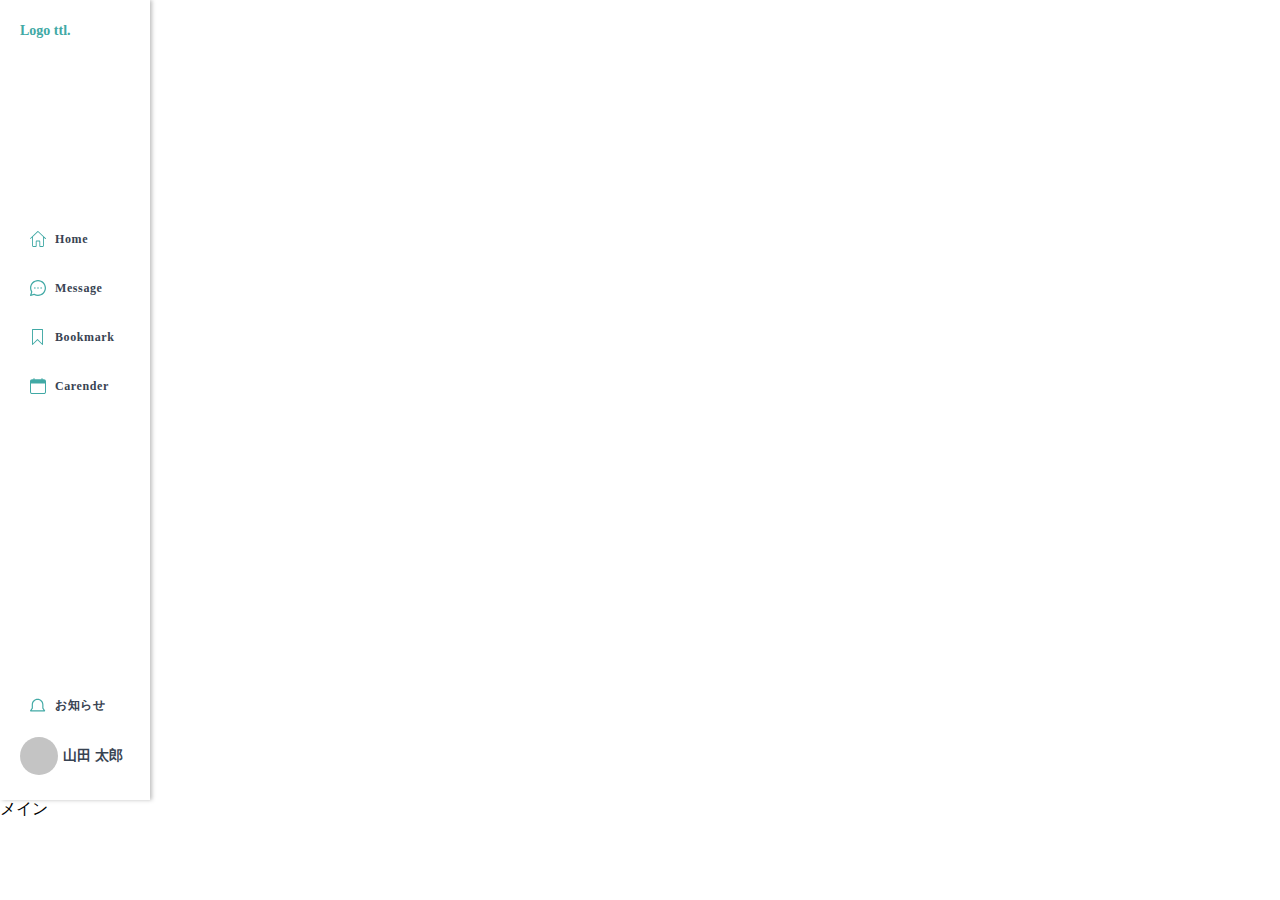
==== company/aboutUs.html @ 78449f62 "header 作成" ====
<!DOCTYPE html>
<html lang="en">
<head>
    <meta charset="UTF-8">
    <meta http-equiv="X-UA-Compatible" content="IE=edge">
    <meta name="viewport" content="width=device-width, initial-scale=1.0">
    <title>Document</title>
    <link rel="stylesheet" href="../css/ress.css">
    <link rel="stylesheet" href="../css/style.css">
    <link rel="stylesheet" href="../css/header.css">
    <link rel="stylesheet" href="../css/company/abput.css">

    <link href="https://use.fontawesome.com/releases/v5.0.6/css/all.css" rel="stylesheet">
</head>
<body>
    <header>
        <h1 class="logo">Logo ttl.</h1>
        <nav class="header-nav">
            <p class="header-nav-list"><img src="../img/icon-home.svg" alt="">Home</p>
            <p class="header-nav-list"><img src="../img/icon-message.svg" alt="">Message</p>
            <p class="header-nav-list"><img src="../img/icon-bookmark.svg" alt="">Bookmark</p>
            <p class="header-nav-list"><img src="../img/icon-calendar.svg" alt="">Carender</p>
        </nav>
        <div class="header-bottom">
            <p class="header-nav-list header-nav-list_last"><img src="../img/icon-bell.svg" alt="">お知らせ</p>
            <p class="header-bottom-user"><img src="../img/icon_user-cycle.svg" alt="">山田 太郎</p>
        </div>
    </header>
    <main>メイン</main>
</body>
</html>
---- css/ress.css ----
/*! destyle.css v2.0.2 | MIT License | https://github.com/nicolas-cusan/destyle.css */

/* Reset box-model and set borders */
/* ============================================ */

*,
::before,
::after {
  box-sizing: border-box;
  border-style: solid;
  border-width: 0;
}

/* Document */
/* ============================================ */

/**
 * 1. Correct the line height in all browsers.
 * 2. Prevent adjustments of font size after orientation changes in iOS.
 * 3. Remove gray overlay on links for iOS.
 */

html {
  line-height: 1.15; /* 1 */
  -webkit-text-size-adjust: 100%; /* 2 */
  -webkit-tap-highlight-color: transparent; /* 3*/
}

/* Sections */
/* ============================================ */

/**
 * Remove the margin in all browsers.
 */

body {
  margin: 0;
}

/**
 * Render the `main` element consistently in IE.
 */

main {
  display: block;
}

/* Vertical rhythm */
/* ============================================ */

p,
table,
blockquote,
address,
pre,
iframe,
form,
figure,
dl {
  margin: 0;
}

/* Headings */
/* ============================================ */

h1,
h2,
h3,
h4,
h5,
h6 {
  font-size: inherit;
  line-height: inherit;
  font-weight: inherit;
  margin: 0;
}

/* Lists (enumeration) */
/* ============================================ */

ul,
ol {
  margin: 0;
  padding: 0;
  list-style: none;
}

/* Lists (definition) */
/* ============================================ */

dt {
  font-weight: bold;
}

dd {
  margin-left: 0;
}

/* Grouping content */
/* ============================================ */

/**
 * 1. Add the correct box sizing in Firefox.
 * 2. Show the overflow in Edge and IE.
 */

hr {
  box-sizing: content-box; /* 1 */
  height: 0; /* 1 */
  overflow: visible; /* 2 */
  border-top-width: 1px;
  margin: 0;
  clear: both;
  color: inherit;
}

/**
 * 1. Correct the inheritance and scaling of font size in all browsers.
 * 2. Correct the odd `em` font sizing in all browsers.
 */

pre {
  font-family: monospace, monospace; /* 1 */
  font-size: inherit; /* 2 */
}

address {
  font-style: inherit;
}

/* Text-level semantics */
/* ============================================ */

/**
 * Remove the gray background on active links in IE 10.
 */

a {
  background-color: transparent;
  text-decoration: none;
  color: inherit;
}

/**
 * 1. Remove the bottom border in Chrome 57-
 * 2. Add the correct text decoration in Chrome, Edge, IE, Opera, and Safari.
 */

abbr[title] {
  text-decoration: underline; /* 2 */
  text-decoration: underline dotted; /* 2 */
}

/**
 * Add the correct font weight in Chrome, Edge, and Safari.
 */

b,
strong {
  font-weight: bolder;
}

/**
 * 1. Correct the inheritance and scaling of font size in all browsers.
 * 2. Correct the odd `em` font sizing in all browsers.
 */

code,
kbd,
samp {
  font-family: monospace, monospace; /* 1 */
  font-size: inherit; /* 2 */
}

/**
 * Add the correct font size in all browsers.
 */

small {
  font-size: 80%;
}

/**
 * Prevent `sub` and `sup` elements from affecting the line height in
 * all browsers.
 */

sub,
sup {
  font-size: 75%;
  line-height: 0;
  position: relative;
  vertical-align: baseline;
}

sub {
  bottom: -0.25em;
}

sup {
  top: -0.5em;
}

/* Embedded content */
/* ============================================ */

/**
 * Prevent vertical alignment issues.
 */

img,
embed,
object,
iframe {
  vertical-align: bottom;
}

/* Forms */
/* ============================================ */

/**
 * Reset form fields to make them styleable
 */

button,
input,
optgroup,
select,
textarea {
  -webkit-appearance: none;
  appearance: none;
  vertical-align: middle;
  color: inherit;
  font: inherit;
  background: transparent;
  padding: 0;
  margin: 0;
  outline: 0;
  border-radius: 0;
  text-align: inherit;
}

/**
 * Reset radio and checkbox appearance to preserve their look in iOS.
 */

[type="checkbox"] {
  -webkit-appearance: checkbox;
  appearance: checkbox;
}

[type="radio"] {
  -webkit-appearance: radio;
  appearance: radio;
}

/**
 * Show the overflow in IE.
 * 1. Show the overflow in Edge.
 */

button,
input {
  /* 1 */
  overflow: visible;
}

/**
 * Remove the inheritance of text transform in Edge, Firefox, and IE.
 * 1. Remove the inheritance of text transform in Firefox.
 */

button,
select {
  /* 1 */
  text-transform: none;
}

/**
 * Correct the inability to style clickable types in iOS and Safari.
 */

button,
[type="button"],
[type="reset"],
[type="submit"] {
  cursor: pointer;
  -webkit-appearance: none;
  appearance: none;
}

button[disabled],
[type="button"][disabled],
[type="reset"][disabled],
[type="submit"][disabled] {
  cursor: default;
}

/**
 * Remove the inner border and padding in Firefox.
 */

button::-moz-focus-inner,
[type="button"]::-moz-focus-inner,
[type="reset"]::-moz-focus-inner,
[type="submit"]::-moz-focus-inner {
  border-style: none;
  padding: 0;
}

/**
 * Restore the focus styles unset by the previous rule.
 */

button:-moz-focusring,
[type="button"]:-moz-focusring,
[type="reset"]:-moz-focusring,
[type="submit"]:-moz-focusring {
  outline: 1px dotted ButtonText;
}

/**
 * Remove arrow in IE10 & IE11
 */

select::-ms-expand {
  display: none;
}

/**
 * Remove padding
 */

option {
  padding: 0;
}

/**
 * Reset to invisible
 */

fieldset {
  margin: 0;
  padding: 0;
  min-width: 0;
}

/**
 * 1. Correct the text wrapping in Edge and IE.
 * 2. Correct the color inheritance from `fieldset` elements in IE.
 * 3. Remove the padding so developers are not caught out when they zero out
 *    `fieldset` elements in all browsers.
 */

legend {
  color: inherit; /* 2 */
  display: table; /* 1 */
  max-width: 100%; /* 1 */
  padding: 0; /* 3 */
  white-space: normal; /* 1 */
}

/**
 * Add the correct vertical alignment in Chrome, Firefox, and Opera.
 */

progress {
  vertical-align: baseline;
}

/**
 * Remove the default vertical scrollbar in IE 10+.
 */

textarea {
  overflow: auto;
}

/**
 * Correct the cursor style of increment and decrement buttons in Chrome.
 */

[type="number"]::-webkit-inner-spin-button,
[type="number"]::-webkit-outer-spin-button {
  height: auto;
}

/**
 * 1. Correct the outline style in Safari.
 */

[type="search"] {
  outline-offset: -2px; /* 1 */
}

/**
 * Remove the inner padding in Chrome and Safari on macOS.
 */

[type="search"]::-webkit-search-decoration {
  -webkit-appearance: none;
}

/**
 * 1. Correct the inability to style clickable types in iOS and Safari.
 * 2. Change font properties to `inherit` in Safari.
 */

::-webkit-file-upload-button {
  -webkit-appearance: button; /* 1 */
  font: inherit; /* 2 */
}

/**
 * Clickable labels
 */

label[for] {
  cursor: pointer;
}

/* Interactive */
/* ============================================ */

/*
 * Add the correct display in Edge, IE 10+, and Firefox.
 */

details {
  display: block;
}

/*
 * Add the correct display in all browsers.
 */

summary {
  display: list-item;
}

/*
 * Remove outline for editable content.
 */

[contenteditable] {
  outline: none;
}

/* Table */
/* ============================================ */

table {
  border-collapse: collapse;
  border-spacing: 0;
}

caption {
  text-align: left;
}

td,
th {
  vertical-align: top;
  padding: 0;
}

th {
  text-align: left;
  font-weight: bold;
}

/* Misc */
/* ============================================ */

/**
 * Add the correct display in IE 10+.
 */

template {
  display: none;
}

/**
 * Add the correct display in IE 10.
 */

[hidden] {
  display: none;
}
---- css/style.css ----
/*変数*/
:root {
	--f1: 2.44em; /* 39.04px */
	--f2: 1.95em; /* 31.2px */
	--f3: 1.56em; /* 24.96px */
	--f4: 1.25em; /* 20px */
	--f5: 1em;    /* 16px */
	--f6: 0.8em;  /* 12.8px */

    --textcolor: #384352;
    --accentcolor: #41A9A5;

	--myfont: Yu Gothic;

	--myw: 1200px; /* 標準幅 */
    --content-padding-side: 16px;
}
---- css/header.css ----
/*------header------*/
header {
    position: relative;
    width: 150px;
    height: 800px;
    background: #FFFFFF;
    box-shadow: 2px 0px 4px rgba(0, 0, 0, 0.25);
}

.logo{
    padding-top: 20px;
    margin-left: 20px;
    font-weight: bold;
    font-size: 14px;
    line-height: 22px;
    color: var(--accentcolor);
}

.header-nav {
    position: absolute;
    top: 230px;
    left: 30px;
}

.header-nav-list{
    position: relative;
    padding-left: 25px;
    margin-bottom: 30px;
    font-weight: bold;
    font-size: 12px;
    line-height: 19px;
    letter-spacing: 0.05em;
    color: var(--textcolor);
}
.header-nav-list img{
    position: absolute;
    top: 1px;
    left: 0;
    width: 16px;
    height: 16px;
}
.header-nav .header-nav-list:nth-child(3) img{
    left: 2px;
    width: 11px;
    height: 16px;
}

.header-bottom{
    position: absolute;
    bottom: 0;
}
.header-nav-list_last{
    margin-bottom: 22px;
    margin-left: 30px;
}

.header-bottom-user{
    margin-left: 20px;
    margin-bottom: 25px;
    line-height: 38px;
    font-weight: bold;
    font-size: 14px;
    color: var(--textcolor);
}
.header-bottom-user img{
    margin-right: 5px;
}
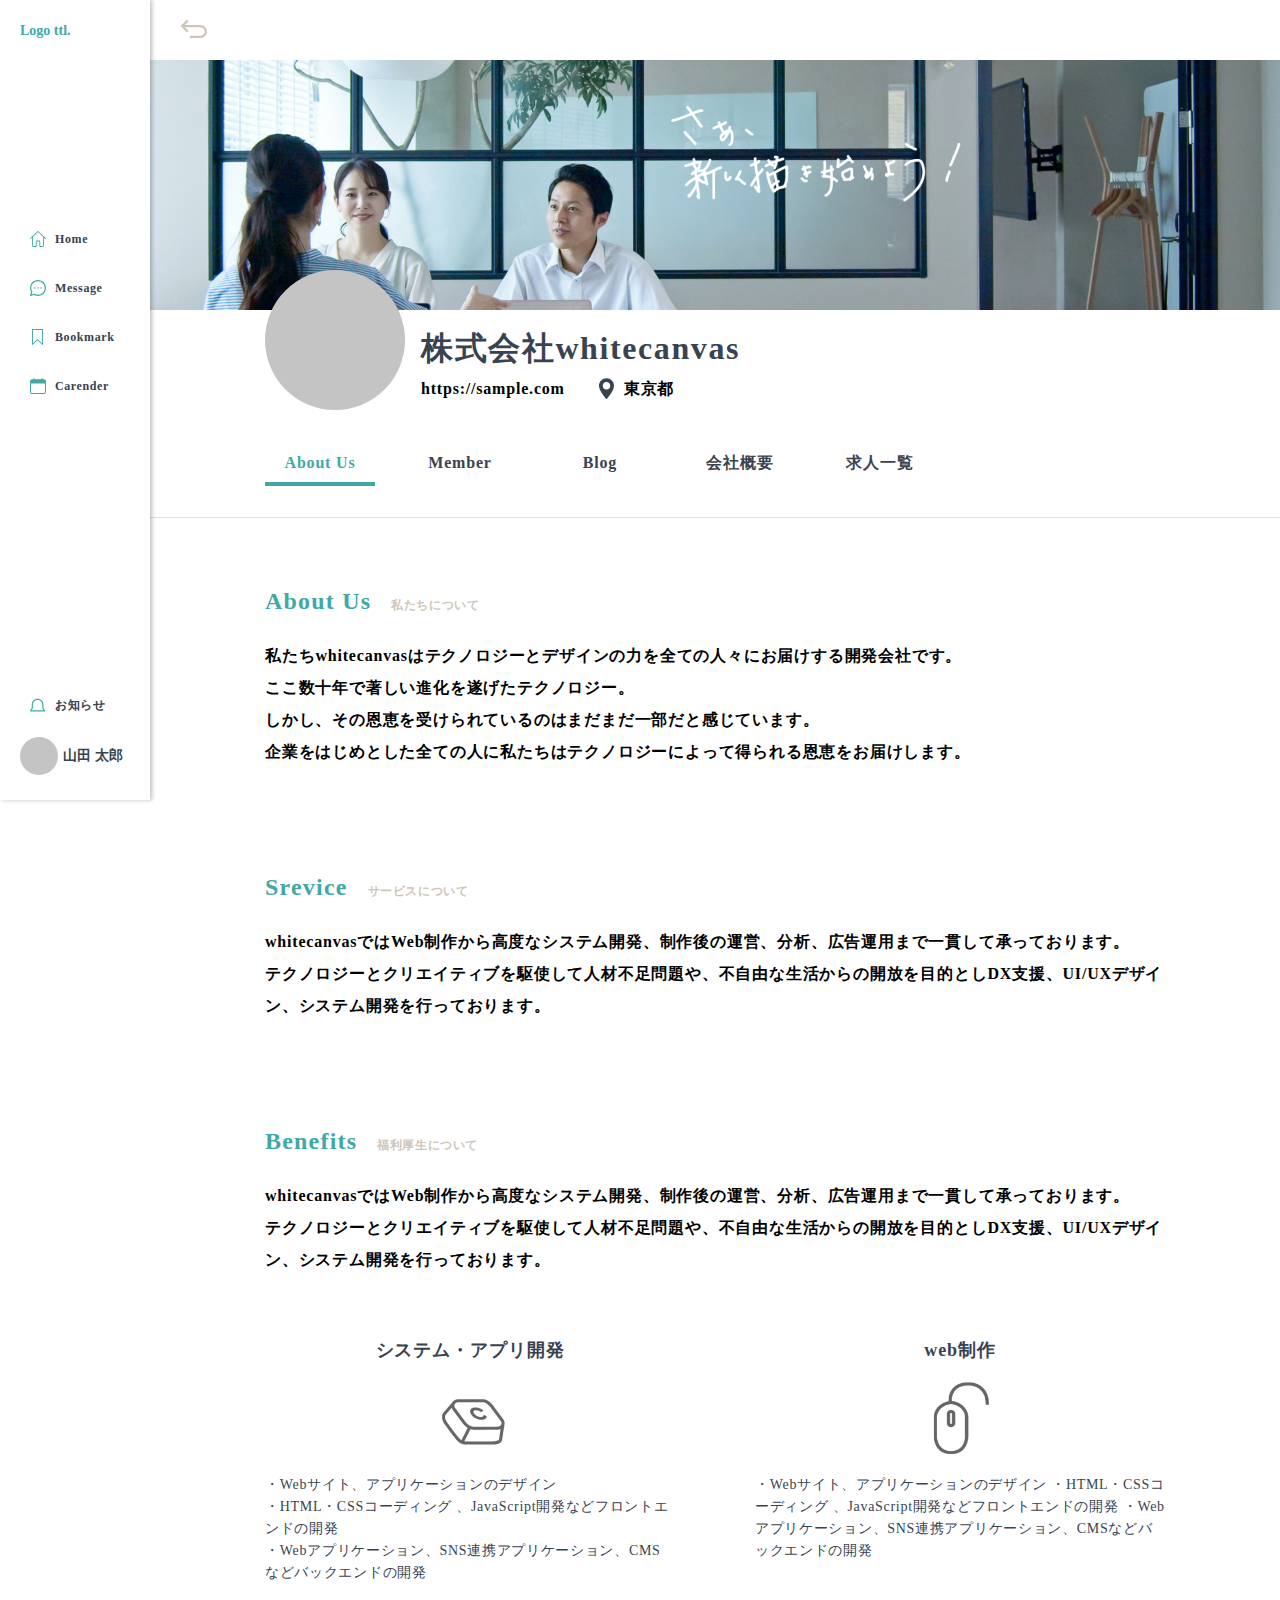
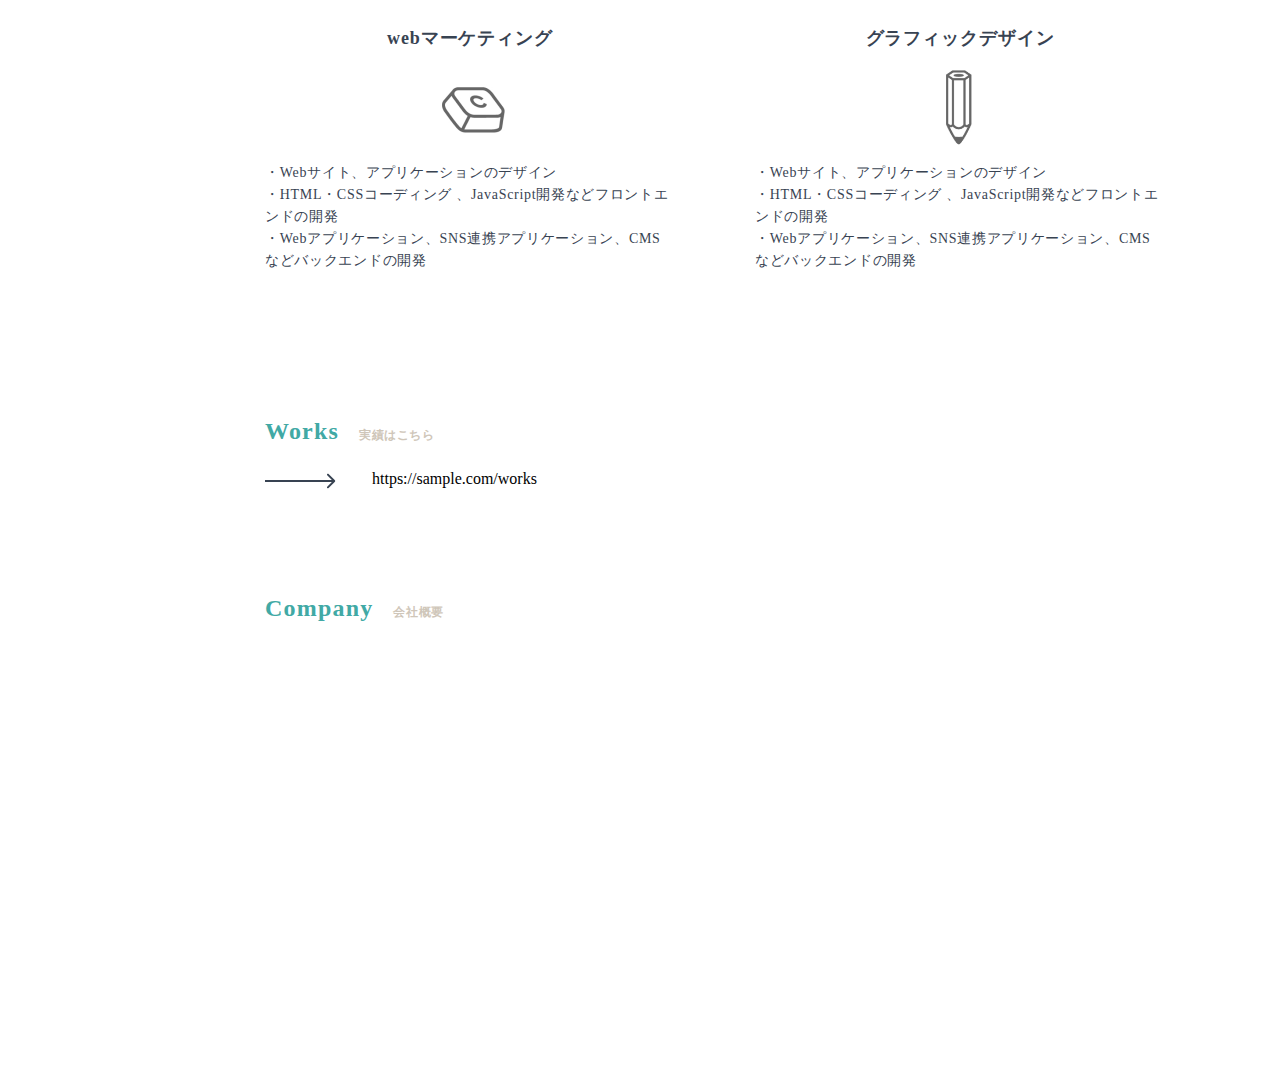
==== commit e8e0bed4: "company about us完成" ====
--- a/company/aboutUs.html
+++ b/company/aboutUs.html
@@ -8,7 +8,7 @@
     <link rel="stylesheet" href="../css/ress.css">
     <link rel="stylesheet" href="../css/style.css">
     <link rel="stylesheet" href="../css/header.css">
-    <link rel="stylesheet" href="../css/company/abput.css">
+    <link rel="stylesheet" href="../css/company/about.css">
 
     <link href="https://use.fontawesome.com/releases/v5.0.6/css/all.css" rel="stylesheet">
 </head>
@@ -16,16 +16,106 @@
     <header>
         <h1 class="logo">Logo ttl.</h1>
         <nav class="header-nav">
-            <p class="header-nav-list"><img src="../img/icon-home.svg" alt="">Home</p>
-            <p class="header-nav-list"><img src="../img/icon-message.svg" alt="">Message</p>
-            <p class="header-nav-list"><img src="../img/icon-bookmark.svg" alt="">Bookmark</p>
-            <p class="header-nav-list"><img src="../img/icon-calendar.svg" alt="">Carender</p>
+            <p class="header-nav-list"><img src="../img/icon/home.svg" alt="">Home</p>
+            <p class="header-nav-list"><img src="../img/icon/message.svg" alt="">Message</p>
+            <p class="header-nav-list"><img src="../img/icon/bookmark.svg" alt="">Bookmark</p>
+            <p class="header-nav-list"><img src="../img/icon/calendar.svg" alt="">Carender</p>
         </nav>
         <div class="header-bottom">
-            <p class="header-nav-list header-nav-list_last"><img src="../img/icon-bell.svg" alt="">お知らせ</p>
+            <p class="header-nav-list header-nav-list_last"><img src="../img/icon/bell.svg" alt="">お知らせ</p>
             <p class="header-bottom-user"><img src="../img/icon_user-cycle.svg" alt="">山田 太郎</p>
         </div>
     </header>
-    <main>メイン</main>
+    <main>
+        <section class="company-about-top">
+            <div class="company-about-top-head">
+                <img src="../img/icon/returun.svg" alt="">
+            </div>
+            <img class="company-about-top_main-img" src="../img/sample/company-about-top.jpg" alt="">
+            <div class="company-about-top-text mycountents-header-left">
+                <img src="../img/sample/icon.svg" alt="">
+                <div class="company-about-top-texts">
+                    <h2 class="company-about-top-texts_title">株式会社whitecanvas</h2>
+                    <p class="company-about-top-texts_url">https://sample.com</p>
+                    <p class="company-about-top-texts_address"><img src="../img/icon/pin.svg" alt="">東京都</p>
+                </div>
+            </div>
+        </section>
+        <nav class="mycountents-header-left">
+            <ul class="company-about-nav">
+                <li class="company-about-nav__list company-about-nav__list_active"><a href="">About Us</a></li>
+                <li class="company-about-nav__list"><a href="">Member</a></li>
+                <li class="company-about-nav__list"><a href="">Blog</a></li>
+                <li class="company-about-nav__list"><a href="">会社概要</a></li>
+                <li class="company-about-nav__list"><a href="">求人一覧</a></li>
+            </ul>
+        </nav>
+
+        <span class="wide-hr"></span>
+
+        <section class="company-about-contents mycountents-header-left">
+            <div class="company-about-contents-texts">
+                <h3 class="company-about-contents-texts__title">About Us<span>私たちについて</span></h3>
+                <p class="company-about-contents-texts__text">
+                    私たちwhitecanvasはテクノロジーとデザインの力を全ての人々にお届けする開発会社です。<br>
+                    ここ数十年で著しい進化を遂げたテクノロジー。<br>
+                    しかし、その恩恵を受けられているのはまだまだ一部だと感じています。<br>
+                    企業をはじめとした全ての人に私たちはテクノロジーによって得られる恩恵をお届けします。
+                </p>
+            </div>
+            <div class="company-about-contents-texts">
+                <h3 class="company-about-contents-texts__title">Srevice<span>サービスについて</span></h3>
+                <p class="company-about-contents-texts__text">
+                    whitecanvasではWeb制作から高度なシステム開発、制作後の運営、分析、広告運用まで一貫して承っております。<br>
+                    テクノロジーとクリエイティブを駆使して人材不足問題や、不自由な生活からの開放を目的としDX支援、UI/UXデザイン、システム開発を行っております。
+                </p>
+            </div>
+            <div class="company-about-contents-texts">
+                <h3 class="company-about-contents-texts__title">Benefits<span>福利厚生について</span></h3>
+                <p class="company-about-contents-texts__text company-about-contents-texts__text_service">
+                    whitecanvasではWeb制作から高度なシステム開発、制作後の運営、分析、広告運用まで一貫して承っております。<br>
+                    テクノロジーとクリエイティブを駆使して人材不足問題や、不自由な生活からの開放を目的としDX支援、UI/UXデザイン、システム開発を行っております。
+                </p>
+                <ul class="company-about-contents-texts__services">
+                    <li class="company-about-contents-texts__service">
+                        <h4>システム・アプリ開発</h4>
+                        <img src="../img/icon/keybord.png" alt="">
+                        <p>・Webサイト、アプリケーションのデザイン<br>
+                            ・HTML・CSSコーディング 、JavaScript開発などフロントエンドの開発<br>
+                            ・Webアプリケーション、SNS連携アプリケーション、CMSなどバックエンドの開発</p>
+                    </li>
+                    <li class="company-about-contents-texts__service">
+                        <h4>web制作</h4>
+                        <img src="../img/icon/mouse.png" alt="">
+                        <p>・Webサイト、アプリケーションのデザイン
+                            ・HTML・CSSコーディング 、JavaScript開発などフロントエンドの開発
+                            ・Webアプリケーション、SNS連携アプリケーション、CMSなどバックエンドの開発</p>
+                    </li>
+                    <li class="company-about-contents-texts__service">
+                        <h4>webマーケティング</h4>
+                        <img src="../img/icon/keybord.png" alt="">
+                        <p>・Webサイト、アプリケーションのデザイン<br>
+                            ・HTML・CSSコーディング 、JavaScript開発などフロントエンドの開発<br>
+                            ・Webアプリケーション、SNS連携アプリケーション、CMSなどバックエンドの開発</p>
+                    </li>
+                    <li class="company-about-contents-texts__service">
+                        <h4>グラフィックデザイン</h4>
+                        <img src="../img/icon/pencil.png" alt="">
+                        <p>・Webサイト、アプリケーションのデザイン<br>
+                            ・HTML・CSSコーディング 、JavaScript開発などフロントエンドの開発<br>
+                            ・Webアプリケーション、SNS連携アプリケーション、CMSなどバックエンドの開発</p>
+                    </li>
+                </ul>
+            </div>
+            <div class="company-about-contents-texts">
+                <h3 class="company-about-contents-texts__title">Works<span>実績はこちら</span></h3>
+                <img src="../img/icon/arrow-right.svg" alt="">
+                <p class="company-about-contents-texts__url">https://sample.com/works</p>
+            </div>
+            <div class="company-about-contents-texts">
+                <h3 class="company-about-contents-texts__title">Company<span>会社概要</span></h3>
+            </div>
+        </section>
+    </main>
 </body>
 </html>--- a/css/style.css
+++ b/css/style.css
@@ -14,4 +14,29 @@
 
 	--myw: 1200px; /* 標準幅 */
     --content-padding-side: 16px;
+}
+
+h1,
+h2,
+h3,
+h4,
+h5,
+h6,
+li,
+a{
+    color: var(--textcolor);
+}
+
+.mycountents-header-left{
+    width: 100%;
+    max-width: 1000px;
+    margin: 0 auto;
+    padding: 0 50px;/*仮*/
+}
+
+.wide-hr{
+    display: inline-block;
+    width: 100%;
+    height: 1px;
+    background-color: #E5DFD7;
 }--- a/css/header.css
+++ b/css/header.css
@@ -1,6 +1,6 @@
 /*------header------*/
 header {
-    position: relative;
+    position: absolute;
     width: 150px;
     height: 800px;
     background: #FFFFFF;
--- a/css/company/about.css
+++ b/css/company/about.css
@@ -0,0 +1,183 @@
+/*------全体------*/
+
+main {
+    margin-left: 150px;
+}
+
+/*------about(top)------*/
+
+.company-about-top-head {
+    width: 100%;
+    height: 60px;
+    background-color: #fff;
+}
+
+.company-about-top-head img {
+    padding-top: 20px;
+    padding-left: 31px;
+}
+
+.company-about-top_main-img {
+    height: 250px;
+    width: 100%;
+    object-fit: cover;
+}
+
+.company-about-top-text {
+    margin-top: -40px;
+    margin-bottom: 40px;
+    display: flex;
+}
+
+.company-about-top-texts {
+    width: calc(100% - 140px);
+    margin-top: 46px;
+    padding-left: 16px;
+}
+
+.company-about-top-texts_title {
+    font-weight: bold;
+    font-size: 32px;
+    line-height: 200%;
+    letter-spacing: 0.05em;
+}
+
+.company-about-top-texts_url, .company-about-top-texts_address {
+    margin-top: -9px;
+    display: inline-block;
+    font-weight: bold;
+    font-size: 16px;
+    line-height: 200%;
+    letter-spacing: 0.05em;
+}
+
+.company-about-top-texts_url {
+    margin-right: 30px;
+}
+
+.company-about-top-texts_address {
+    padding-left: 25px;
+    position: relative;
+}
+
+.company-about-top-texts_address img {
+    position: absolute;
+    top: 5px;
+    left: 0;
+}
+
+.company-about-nav {
+    display: flex;
+    margin-bottom: 18px;
+}
+
+.company-about-nav__list {
+    margin-right: 30px;
+    /*仮*/
+    padding-bottom: 10px;
+    width: 110px;
+    font-weight: bold;
+    font-size: 16px;
+    line-height: 26px;
+    letter-spacing: 0.05em;
+    text-align: center;
+}
+
+.company-about-nav__list_active {
+    position: relative;
+}
+
+.company-about-nav__list_active a {
+    color: var(--accentcolor);
+}
+
+.company-about-nav__list_active::after {
+    content: "";
+    position: absolute;
+    display: inline-block;
+    width: 110px;
+    height: 4px;
+    left: 0;
+    bottom: 0;
+    background-color: var(--accentcolor);
+}
+
+/*------contents(aboutus)------*/
+
+.company-about-contents {
+    margin-top: 60px;
+    margin-bottom: 440px;
+}
+
+.company-about-contents .company-about-contents-texts:not(:last-child) {
+    margin-bottom: 100px;
+}
+
+.company-about-contents-texts__title {
+    margin-bottom: 20px;
+    font-weight: bold;
+    font-size: 24px;
+    line-height: 38px;
+    letter-spacing: 0.05em;
+    color: var(--accentcolor);
+}
+
+.company-about-contents-texts__title span {
+    margin-left: 20px;
+    font-weight: bold;
+    font-size: 12px;
+    line-height: 19px;
+    letter-spacing: 0.05em;
+    color: #CFC6B9;
+}
+
+.company-about-contents-texts__text {
+    font-weight: bold;
+    font-size: 16px;
+    line-height: 32px;
+    letter-spacing: 0.05em;
+}
+
+.company-about-contents-texts__text_service {
+    margin-bottom: 60px;
+}
+
+.company-about-contents-texts__services {
+    display: flex;
+    flex-wrap: wrap;
+    justify-content: space-between;
+    width: 100%;
+}
+
+.company-about-contents-texts__service {
+    width: calc(50% - 40px);
+    margin-bottom: 40px;
+}
+
+.company-about-contents-texts__service h4 {
+    margin-bottom: 17px;
+    font-weight: bold;
+    font-size: 18px;
+    line-height: 29px;
+    letter-spacing: 0.05em;
+    text-align: center;
+}
+
+.company-about-contents-texts__service img {
+    display: block;
+    margin: 0 auto 17px auto;
+    height: 75px;
+}
+
+.company-about-contents-texts__service p {
+    font-weight: 500;
+    font-size: 14px;
+    line-height: 22px;
+    letter-spacing: 0.05em;
+}
+
+.company-about-contents-texts__url{
+    display: inline;
+    margin-left: 32px;
+}
+
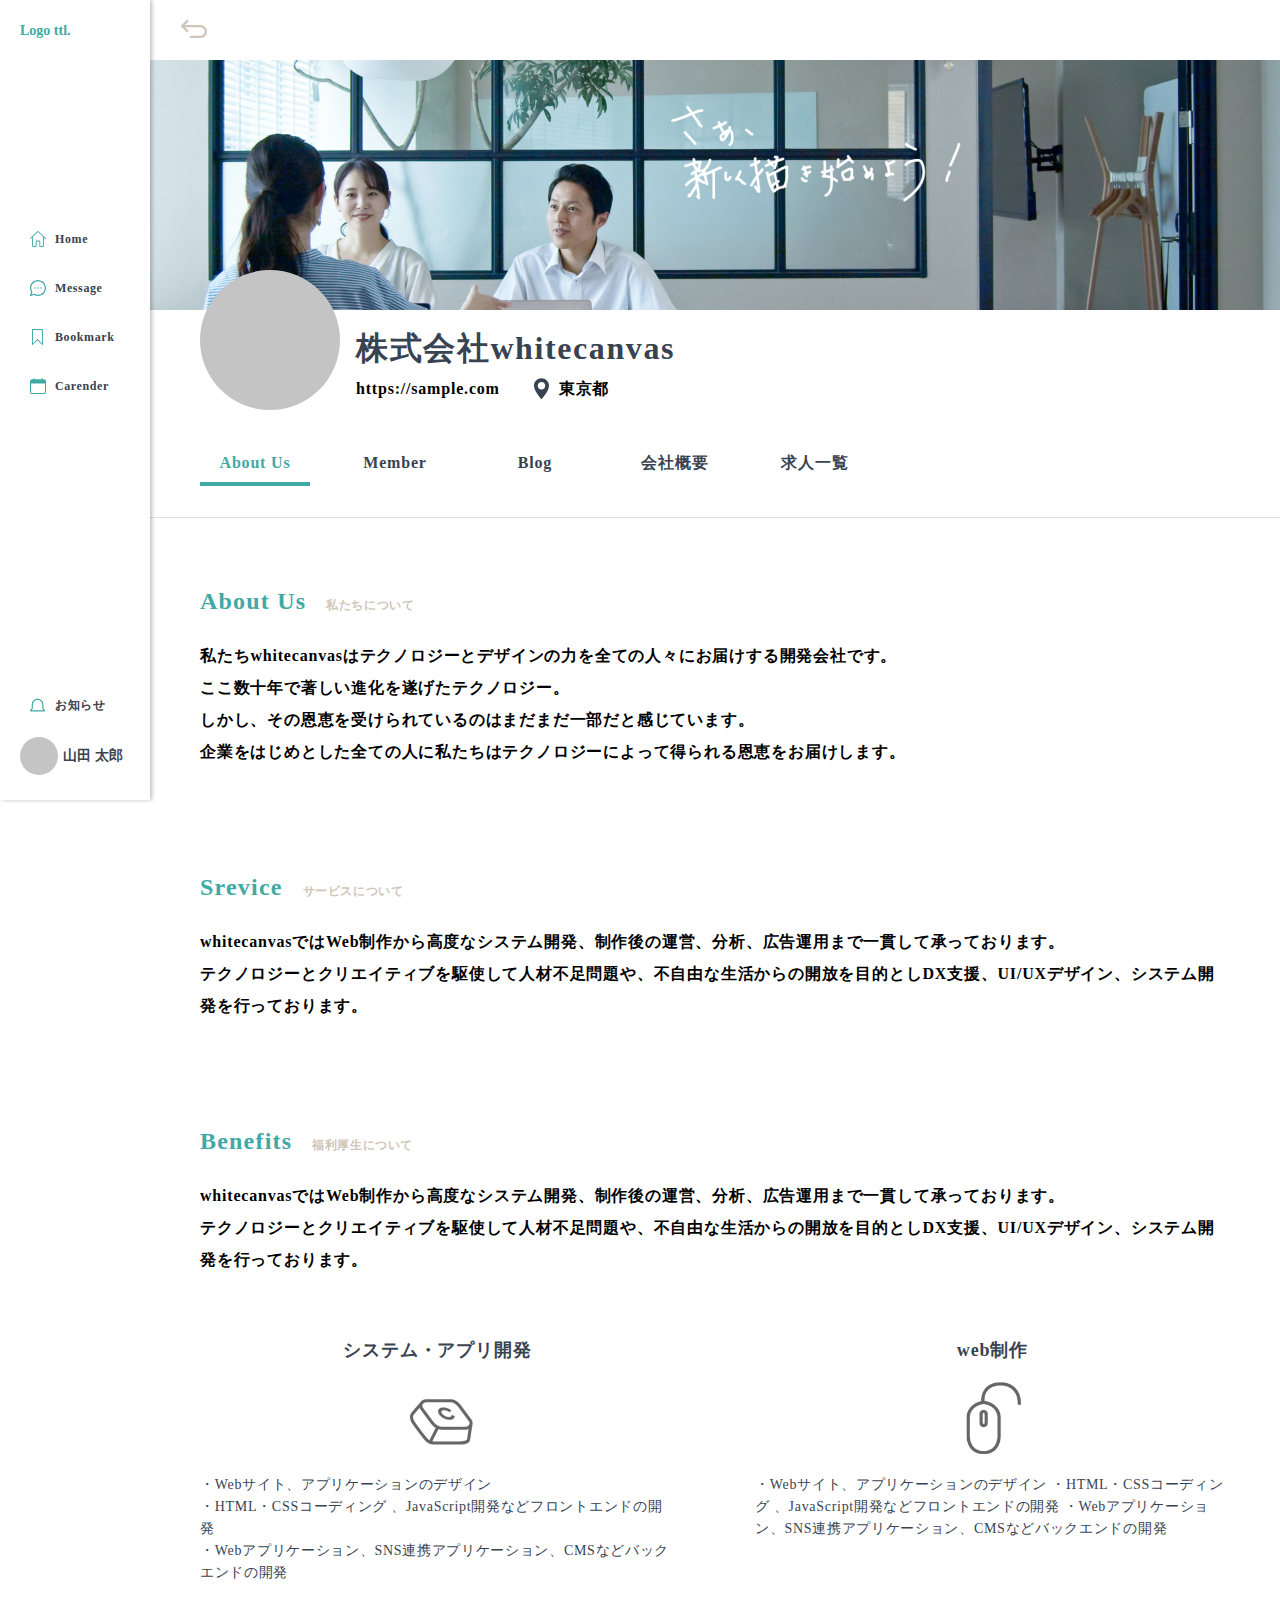
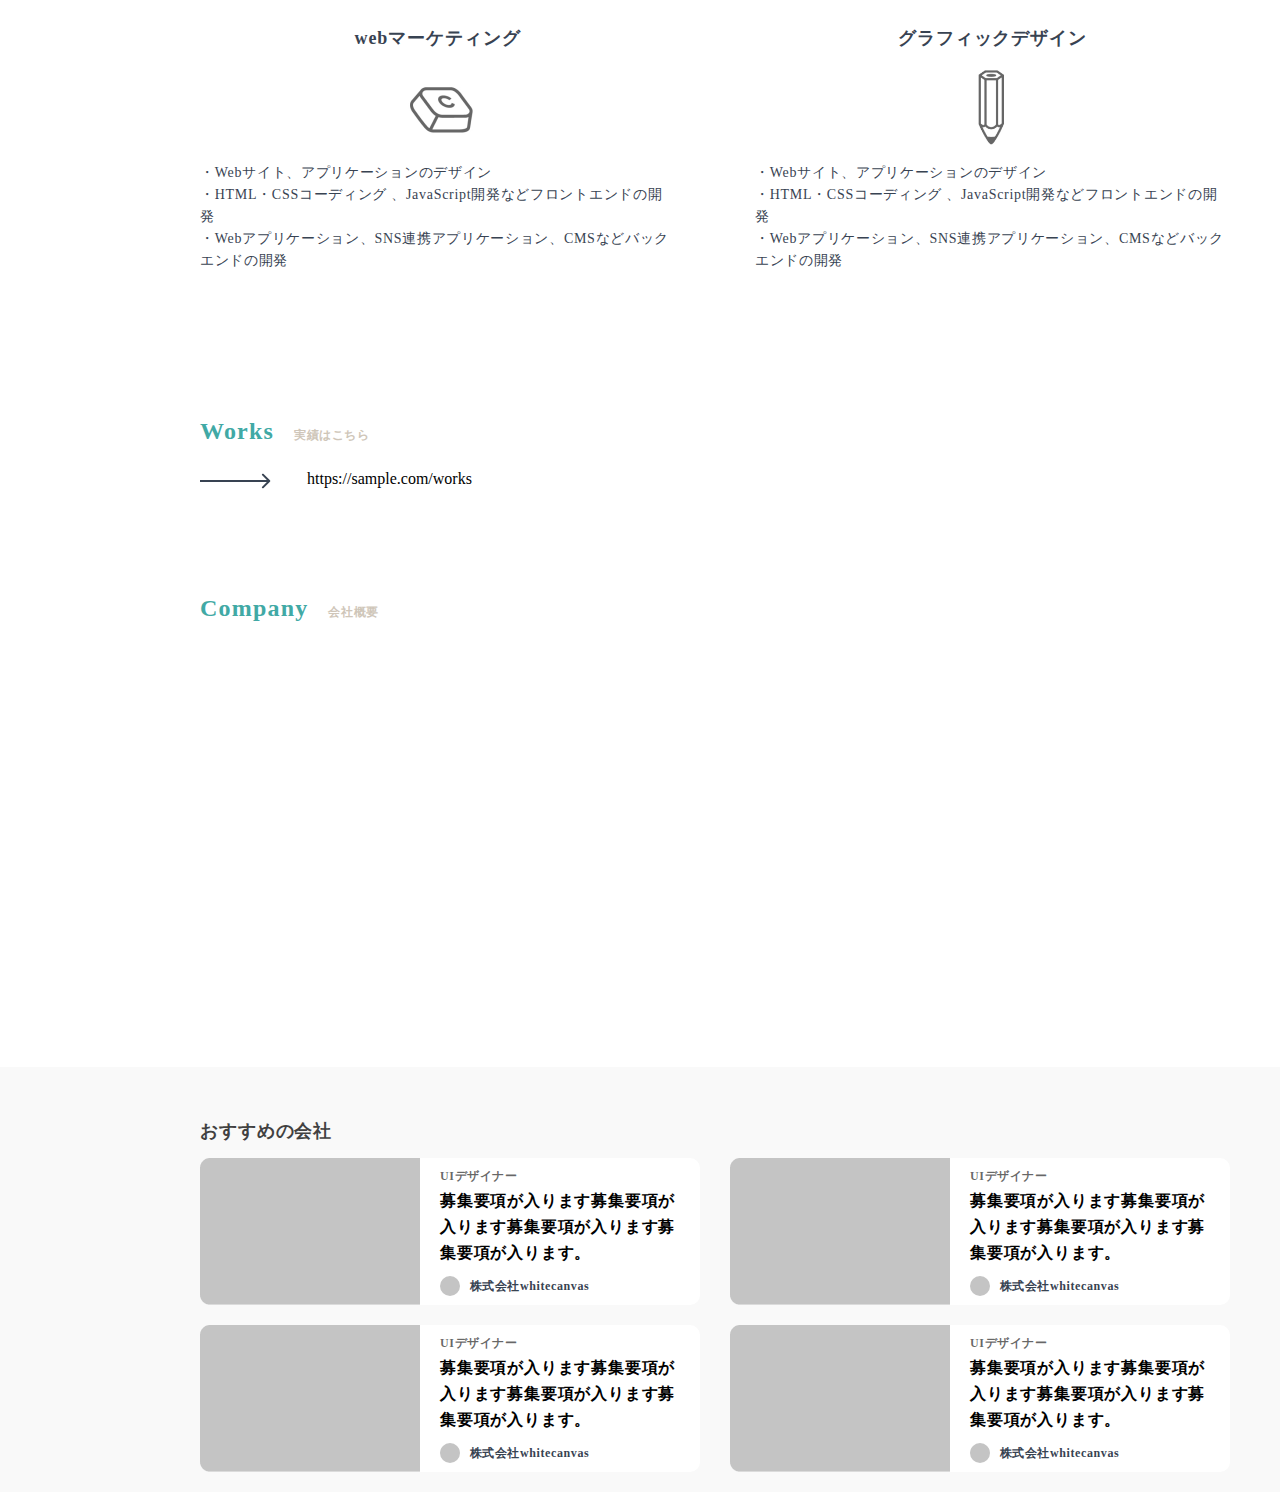
==== commit b3bab083: "一覧の細かいの作成" ====
--- a/company/aboutUs.html
+++ b/company/aboutUs.html
@@ -116,6 +116,44 @@
                 <h3 class="company-about-contents-texts__title">Company<span>会社概要</span></h3>
             </div>
         </section>
+
+        <section class="recruitments_bg mycountents-header-left">
+            <h2 class="recruitments-title">おすすめの会社</h2>
+            <ul class="recruitments">
+                <li class="recruitments__list">
+                    <img class="recruitments__list__thumbnail" src="../img/sample/compamy-thumbnail.png" alt="">
+                    <div class="recruitments__list__texts">
+                        <p class="recruitments__list__texts__position">UIデザイナー</p>
+                        <h4 class="recruitments__list__texts__title">募集要項が入ります募集要項が入ります募集要項が入ります募集要項が入ります。</h4>
+                        <p class="recruitments__list__texts__company"><img src="../img/sample/icon.svg" alt=""> 株式会社whitecanvas</p>
+                    </div>
+                </li>
+                <li class="recruitments__list">
+                    <img class="recruitments__list__thumbnail" src="../img/sample/compamy-thumbnail.png" alt="">
+                    <div class="recruitments__list__texts">
+                        <p class="recruitments__list__texts__position">UIデザイナー</p>
+                        <h4 class="recruitments__list__texts__title">募集要項が入ります募集要項が入ります募集要項が入ります募集要項が入ります。</h4>
+                        <p class="recruitments__list__texts__company"><img src="../img/sample/icon.svg" alt=""> 株式会社whitecanvas</p>
+                    </div>
+                </li>
+                <li class="recruitments__list">
+                    <img class="recruitments__list__thumbnail" src="../img/sample/compamy-thumbnail.png" alt="">
+                    <div class="recruitments__list__texts">
+                        <p class="recruitments__list__texts__position">UIデザイナー</p>
+                        <h4 class="recruitments__list__texts__title">募集要項が入ります募集要項が入ります募集要項が入ります募集要項が入ります。</h4>
+                        <p class="recruitments__list__texts__company"><img src="../img/sample/icon.svg" alt=""> 株式会社whitecanvas</p>
+                    </div>
+                </li>
+                <li class="recruitments__list">
+                    <img class="recruitments__list__thumbnail" src="../img/sample/compamy-thumbnail.png" alt="">
+                    <div class="recruitments__list__texts">
+                        <p class="recruitments__list__texts__position">UIデザイナー</p>
+                        <h4 class="recruitments__list__texts__title">募集要項が入ります募集要項が入ります募集要項が入ります募集要項が入ります。</h4>
+                        <p class="recruitments__list__texts__company"><img src="../img/sample/icon.svg" alt=""> 株式会社whitecanvas</p>
+                    </div>
+                </li>
+            </ul>
+        </section>
     </main>
 </body>
 </html>--- a/css/style.css
+++ b/css/style.css
@@ -1,42 +1,133 @@
 /*変数*/
+
 :root {
-	--f1: 2.44em; /* 39.04px */
-	--f2: 1.95em; /* 31.2px */
-	--f3: 1.56em; /* 24.96px */
-	--f4: 1.25em; /* 20px */
-	--f5: 1em;    /* 16px */
-	--f6: 0.8em;  /* 12.8px */
-
+    --f1: 2.44em;
+    /* 39.04px */
+    --f2: 1.95em;
+    /* 31.2px */
+    --f3: 1.56em;
+    /* 24.96px */
+    --f4: 1.25em;
+    /* 20px */
+    --f5: 1em;
+    /* 16px */
+    --f6: 0.8em;
+    /* 12.8px */
     --textcolor: #384352;
     --accentcolor: #41A9A5;
-
-	--myfont: Yu Gothic;
-
-	--myw: 1200px; /* 標準幅 */
+    --myfont: Yu Gothic;
+    --myw: 1200px;
+    /* 標準幅 */
     --content-padding-side: 16px;
 }
 
-h1,
-h2,
-h3,
-h4,
-h5,
-h6,
-li,
-a{
+h1, h2, h3, h4, h5, h6, li, a {
     color: var(--textcolor);
 }
 
-.mycountents-header-left{
+.mycountents-header-left {
     width: 100%;
-    max-width: 1000px;
+    max-width: 1130px;
     margin: 0 auto;
-    padding: 0 50px;/*仮*/
+    padding: 0 50px;
+    /*仮*/
 }
 
-.wide-hr{
+.wide-hr {
     display: inline-block;
     width: 100%;
     height: 1px;
     background-color: #E5DFD7;
+}
+
+/*企業一覧*/
+
+.recruitments {
+    display: flex;
+    flex-wrap: wrap;
+    justify-content: space-between;
+}
+
+.recruitments-title {
+    padding-top: 50px;
+    margin-bottom: 12px;
+    font-weight: bold;
+    font-size: 18px;
+    line-height: 29px;
+    letter-spacing: 0.05em;
+    color: #333333;
+}
+
+.recruitments__list {
+    margin-bottom: 20px;
+    position: relative;
+    display: flex;
+    justify-content: space-between;
+    width: calc(50% - 15px);
+    background-color: #fff;
+    border-radius: 10px;
+    z-index: 3;
+}
+
+.recruitments__list__thumbnail {
+    width: 220px;
+}
+
+.recruitments__list__texts {
+    width: calc(100% - 240px);
+}
+
+.recruitments_bg {
+    position: relative;
+}
+
+.recruitments_bg::after {
+    content: "";
+    position: absolute;
+    display: block;
+    width: 100vw;
+    height: 100%;
+    top: 0;
+    left: -150px;
+    background-color: rgba(196, 196, 196, 0.1);
+    z-index: 0;
+}
+
+.recruitments__list__texts__position {
+    margin-top: 9px;
+    margin-bottom: 2px;
+    font-weight: bold;
+    font-size: 12px;
+    line-height: 19px;
+    letter-spacing: 0.05em;
+    color: rgba(0, 0, 0, 0.6);
+}
+
+.recruitments__list__texts__title {
+    margin-right: 20px;
+    margin-bottom: 10px;
+    font-weight: bold;
+    font-size: 16px;
+    line-height: 26px;
+    letter-spacing: 0.05em;
+    color: #000000;
+}
+
+.recruitments__list__texts__company {
+    font-weight: bold;
+    font-size: 12px;
+    line-height: 20px;
+    letter-spacing: 0.05em;
+}
+
+.recruitments__list__texts__company img {
+    height: 20px;
+    width: 20px;
+    margin-right: 6px;
+}
+
+@media (min-width: 1150px) {
+    .recruitments_bg::after {
+        left: calc(-150px - (100vw - 1280px) / 2);
+    }
 }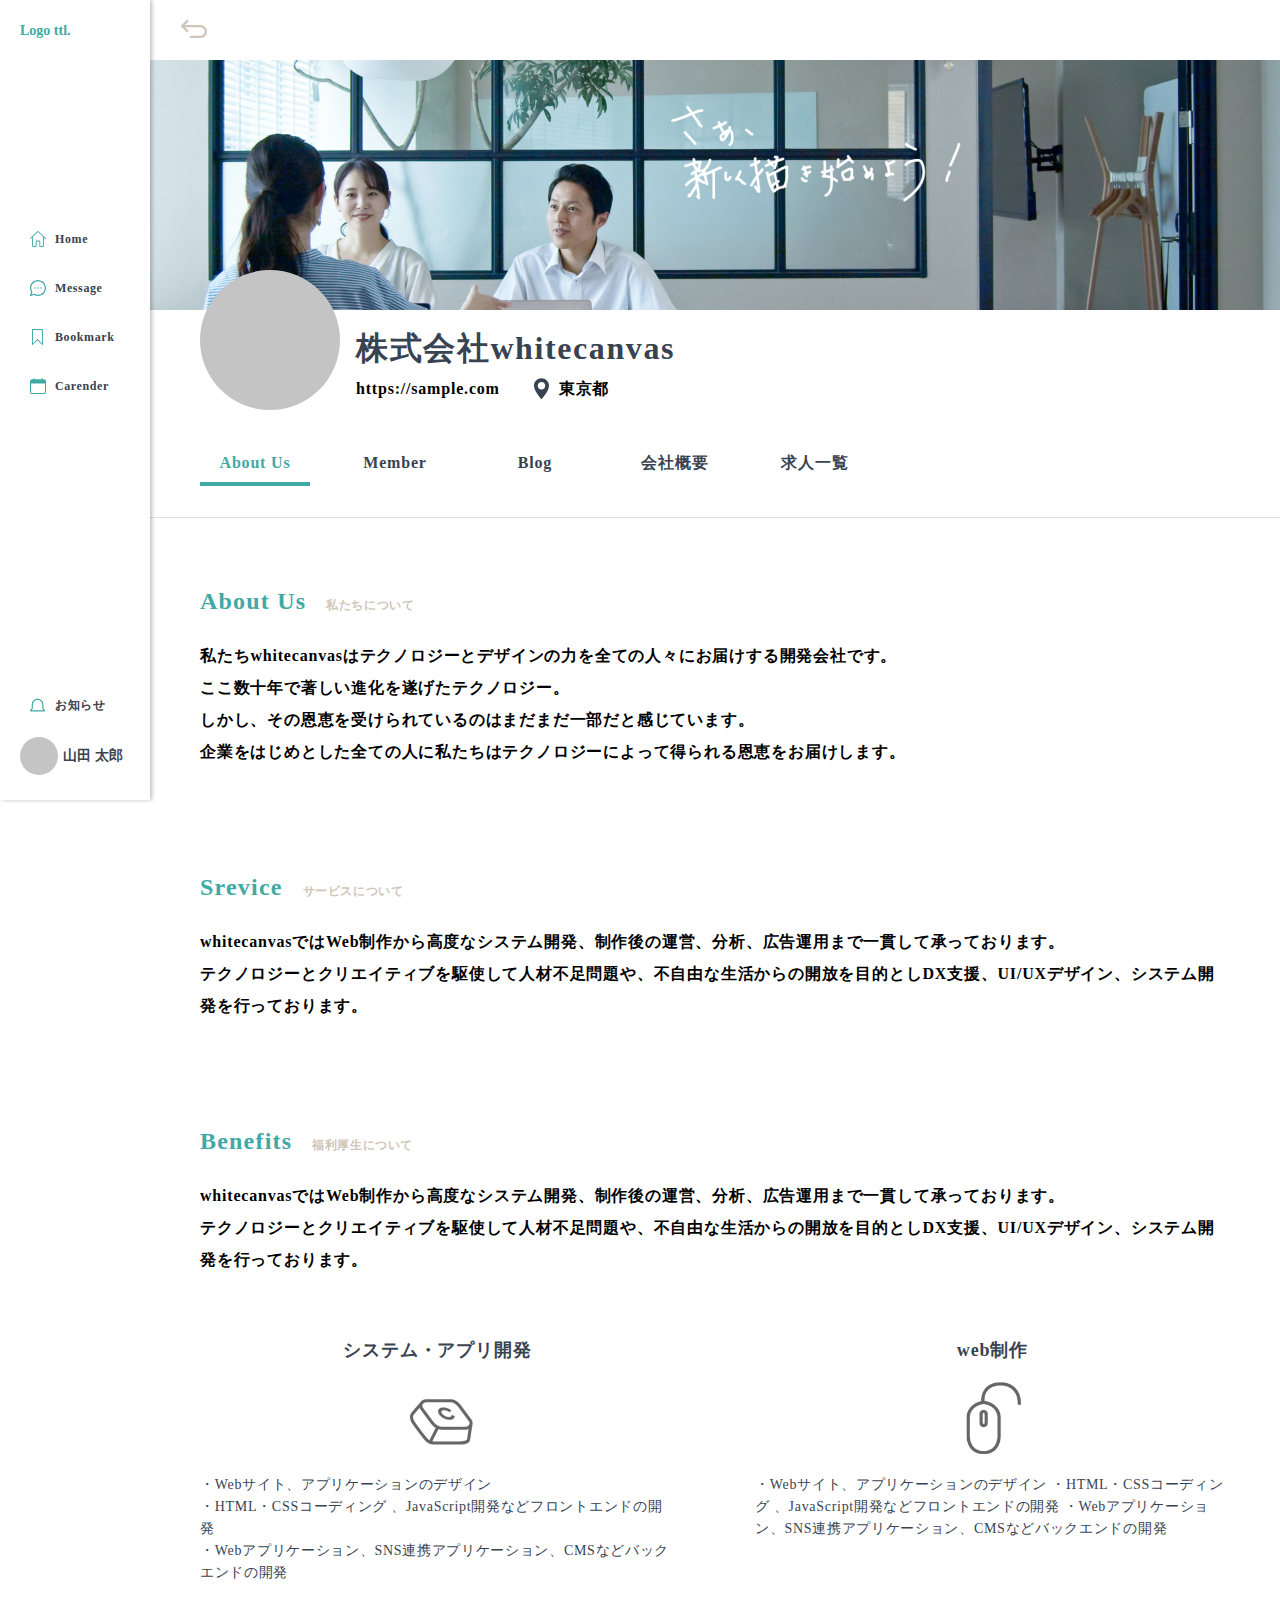
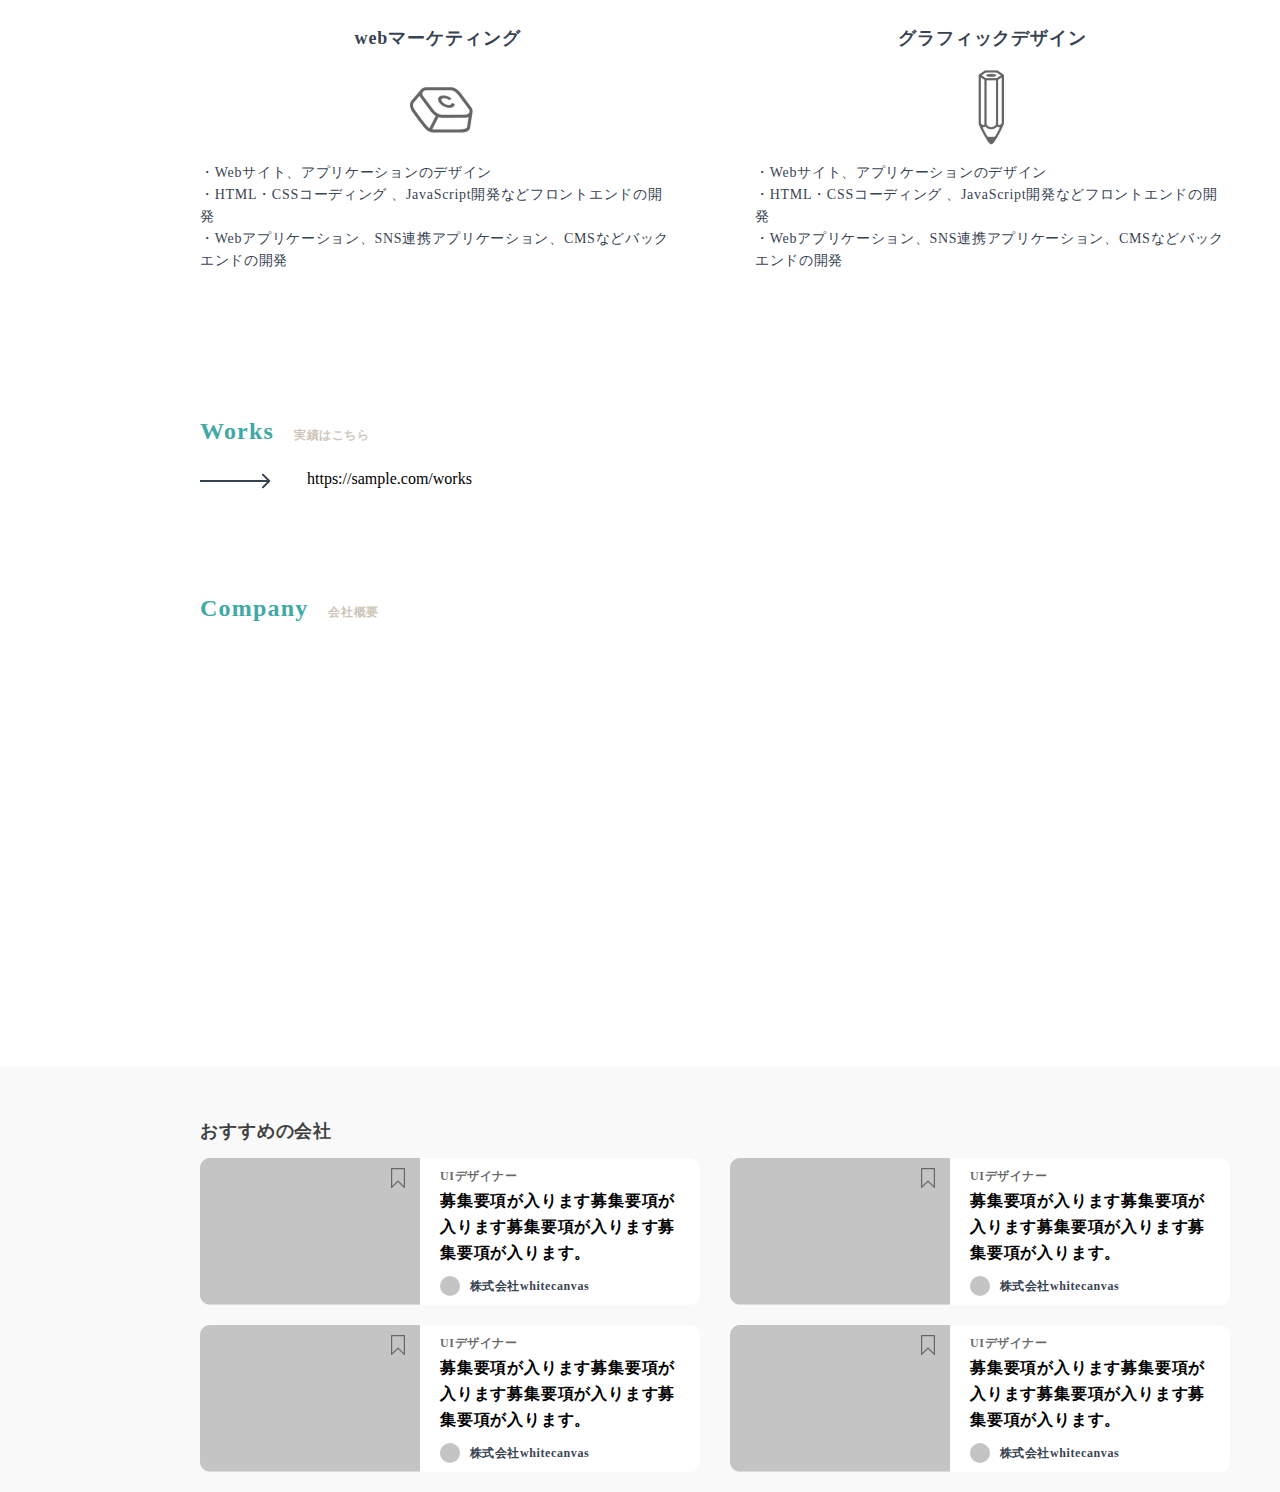
==== commit eec8d535: "リスト修正" ====
--- a/company/aboutUs.html
+++ b/company/aboutUs.html
@@ -122,6 +122,7 @@
             <ul class="recruitments">
                 <li class="recruitments__list">
                     <img class="recruitments__list__thumbnail" src="../img/sample/compamy-thumbnail.png" alt="">
+                    <a class="recruitments__list__bookmark" href=""><img src="../img/icon/bookmark-gray.svg" alt=""></a>
                     <div class="recruitments__list__texts">
                         <p class="recruitments__list__texts__position">UIデザイナー</p>
                         <h4 class="recruitments__list__texts__title">募集要項が入ります募集要項が入ります募集要項が入ります募集要項が入ります。</h4>
@@ -130,6 +131,7 @@
                 </li>
                 <li class="recruitments__list">
                     <img class="recruitments__list__thumbnail" src="../img/sample/compamy-thumbnail.png" alt="">
+                    <a class="recruitments__list__bookmark" href=""><img src="../img/icon/bookmark-gray.svg" alt=""></a>
                     <div class="recruitments__list__texts">
                         <p class="recruitments__list__texts__position">UIデザイナー</p>
                         <h4 class="recruitments__list__texts__title">募集要項が入ります募集要項が入ります募集要項が入ります募集要項が入ります。</h4>
@@ -138,6 +140,7 @@
                 </li>
                 <li class="recruitments__list">
                     <img class="recruitments__list__thumbnail" src="../img/sample/compamy-thumbnail.png" alt="">
+                    <a class="recruitments__list__bookmark" href=""><img src="../img/icon/bookmark-gray.svg" alt=""></a>
                     <div class="recruitments__list__texts">
                         <p class="recruitments__list__texts__position">UIデザイナー</p>
                         <h4 class="recruitments__list__texts__title">募集要項が入ります募集要項が入ります募集要項が入ります募集要項が入ります。</h4>
@@ -146,6 +149,7 @@
                 </li>
                 <li class="recruitments__list">
                     <img class="recruitments__list__thumbnail" src="../img/sample/compamy-thumbnail.png" alt="">
+                    <a class="recruitments__list__bookmark" href=""><img src="../img/icon/bookmark-gray.svg" alt=""></a>
                     <div class="recruitments__list__texts">
                         <p class="recruitments__list__texts__position">UIデザイナー</p>
                         <h4 class="recruitments__list__texts__title">募集要項が入ります募集要項が入ります募集要項が入ります募集要項が入ります。</h4>
--- a/css/style.css
+++ b/css/style.css
@@ -73,6 +73,16 @@
     width: 220px;
 }
 
+.recruitments__list__bookmark{
+    position: absolute;
+    top: 0;
+    right: calc(100% - 220px);
+}
+
+.recruitments__list__bookmark img{
+    padding: 10px 15px;
+}
+
 .recruitments__list__texts {
     width: calc(100% - 240px);
 }
--- a/css/company/about.css
+++ b/css/company/about.css
@@ -176,8 +176,35 @@
     letter-spacing: 0.05em;
 }
 
-.company-about-contents-texts__url{
+.company-about-contents-texts__url {
     display: inline;
     margin-left: 32px;
 }
 
+/*------contents(overview)------*/
+
+.company-overview {
+    margin-top: 40px;
+    margin-bottom: 80px;
+}
+
+.company-overview__list__title {
+    margin-bottom: 2px;
+    font-weight: 500;
+    font-size: 16px;
+    line-height: 200%;
+    letter-spacing: 0.05em;
+}
+
+.company-overview__list__text {
+    margin-bottom: 20px;
+    font-weight: bold;
+    font-size: 16px;
+    line-height: 200%;
+    letter-spacing: 0.05em;
+}
+
+.wide-hr_overview{
+    margin: 0 0 20px 0;
+    padding: 0;
+}